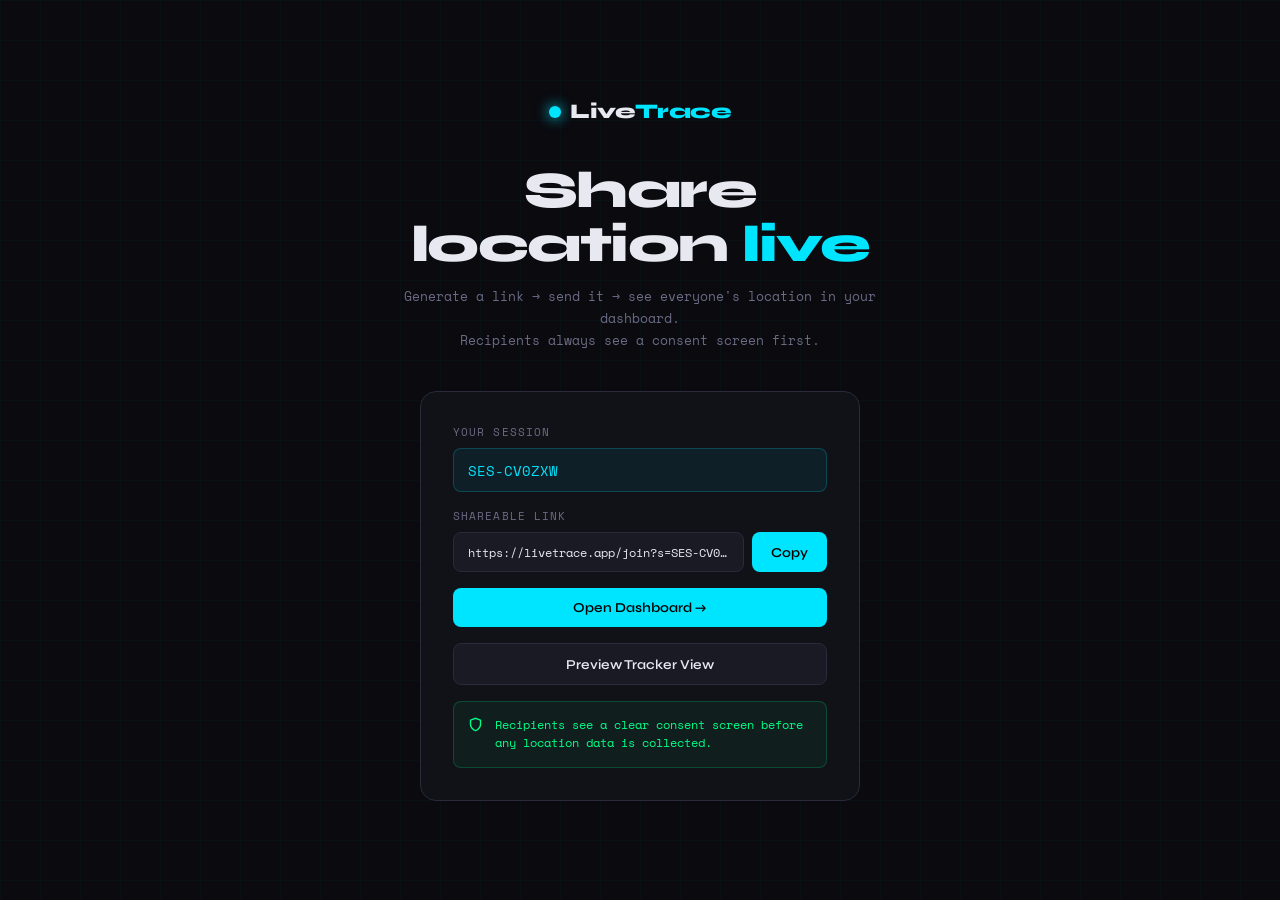
==== Index.html @ c8dde137 "Add files via upload" ====
<!DOCTYPE html>
<html lang="en">
<head>
<meta charset="UTF-8">
<meta name="viewport" content="width=device-width, initial-scale=1.0">
<title>LiveTrace — Real-Time Location Sharing</title>
<link href="https://fonts.googleapis.com/css2?family=Space+Mono:wght@400;700&family=Syne:wght@400;600;800&display=swap" rel="stylesheet">
<style>
  :root {
    --bg: #0a0a0f;
    --surface: #111118;
    --surface2: #1a1a25;
    --border: #2a2a3a;
    --accent: #00e5ff;
    --accent2: #ff3d71;
    --text: #e8e8f0;
    --muted: #6b6b85;
    --green: #00ff88;
    --mono: 'Space Mono', monospace;
    --sans: 'Syne', sans-serif;
  }
  * { margin: 0; padding: 0; box-sizing: border-box; }
  body {
    background: var(--bg);
    color: var(--text);
    font-family: var(--sans);
    min-height: 100vh;
  }
  body::before {
    content: '';
    position: fixed;
    inset: 0;
    background-image:
      linear-gradient(rgba(0,229,255,0.03) 1px, transparent 1px),
      linear-gradient(90deg, rgba(0,229,255,0.03) 1px, transparent 1px);
    background-size: 40px 40px;
    pointer-events: none;
    z-index: 0;
  }

  .page { display: none; min-height: 100vh; position: relative; z-index: 1; }
  .page.active { display: flex; flex-direction: column; }

  /* ── SHARED COMPONENTS ── */
  .logo { display: flex; align-items: center; gap: 0.6rem; }
  .logo-dot { width: 12px; height: 12px; background: var(--accent); border-radius: 50%; box-shadow: 0 0 14px var(--accent); animation: blink 2s infinite; }
  .logo-text { font-weight: 800; font-size: 1.3rem; letter-spacing: -0.02em; }
  .logo-text span { color: var(--accent); }

  .btn {
    cursor: pointer; border: none; border-radius: 8px;
    padding: 0.7rem 1.2rem; font-family: var(--sans);
    font-weight: 600; font-size: 0.85rem; transition: all 0.18s;
  }
  .btn-accent { background: var(--accent); color: #000; }
  .btn-accent:hover { filter: brightness(1.15); transform: translateY(-1px); box-shadow: 0 6px 20px rgba(0,229,255,0.3); }
  .btn-ghost { background: var(--surface2); color: var(--text); border: 1px solid var(--border); }
  .btn-ghost:hover { border-color: var(--accent); color: var(--accent); }
  .btn-danger { background: var(--accent2); color: #fff; }
  .btn-full { width: 100%; }
  .btn-sm { padding: 0.4rem 0.8rem; font-size: 0.75rem; }

  /* ════════════════ HOME ════════════════ */
  #homePage { align-items: center; justify-content: center; padding: 2rem; gap: 2.5rem; }
  .hero { text-align: center; max-width: 500px; }
  .hero h1 { font-size: clamp(2rem, 6vw, 3.2rem); font-weight: 800; letter-spacing: -0.03em; line-height: 1.05; margin-bottom: 0.8rem; }
  .hero h1 em { font-style: normal; color: var(--accent); }
  .hero p { color: var(--muted); font-family: var(--mono); font-size: 0.82rem; line-height: 1.7; }

  .home-card {
    background: var(--surface); border: 1px solid var(--border);
    border-radius: 16px; padding: 2rem; width: 100%; max-width: 440px;
    display: flex; flex-direction: column; gap: 1rem;
  }
  .label { font-family: var(--mono); font-size: 0.68rem; letter-spacing: 0.1em; color: var(--muted); text-transform: uppercase; margin-bottom: -0.5rem; }
  .link-row { display: flex; gap: 0.5rem; flex-wrap: wrap; }
  .link-input {
    flex: 1; min-width: 0; background: var(--surface2); border: 1px solid var(--border);
    border-radius: 8px; padding: 0.65rem 0.9rem; color: var(--text);
    font-family: var(--mono); font-size: 0.75rem; outline: none;
    overflow: hidden; text-overflow: ellipsis; white-space: nowrap;
  }
  .session-pill {
    font-family: var(--mono); font-size: 0.88rem; color: var(--accent);
    background: rgba(0,229,255,0.07); border: 1px solid rgba(0,229,255,0.2);
    border-radius: 8px; padding: 0.65rem 0.9rem;
  }
  .notice {
    display: flex; gap: 0.75rem; align-items: flex-start;
    background: rgba(0,255,136,0.06); border: 1px solid rgba(0,255,136,0.2);
    border-radius: 8px; padding: 0.9rem; font-family: var(--mono);
    font-size: 0.73rem; color: var(--green); line-height: 1.55;
  }

  /* ════════════════ TRACKER ════════════════ */
  #trackerPage { align-items: center; justify-content: center; padding: 2rem; }
  .tracker-card {
    background: var(--surface); border: 1px solid var(--border);
    border-radius: 20px; padding: 2.5rem 2rem;
    width: 100%; max-width: 400px; text-align: center;
    display: flex; flex-direction: column; gap: 1.1rem;
    animation: fadeUp 0.5s ease both;
  }
  .ping-ring {
    width: 76px; height: 76px; border-radius: 50%;
    background: rgba(0,229,255,0.08); border: 2px solid var(--accent);
    display: flex; align-items: center; justify-content: center;
    margin: 0 auto; position: relative;
  }
  .ping-ring::before, .ping-ring::after {
    content: ''; position: absolute; border-radius: 50%;
    border: 1px solid var(--accent); animation: sonar 2s infinite;
  }
  .ping-ring::before { inset: -12px; }
  .ping-ring::after  { inset: -24px; animation-delay: 0.6s; }
  .ping-ring svg { color: var(--accent); }

  .badge {
    display: inline-flex; align-items: center; gap: 0.4rem;
    font-family: var(--mono); font-size: 0.7rem;
    padding: 0.3rem 0.7rem; border-radius: 100px;
  }
  .badge.live  { background: rgba(0,255,136,0.1); color: var(--green);   border: 1px solid rgba(0,255,136,0.3); }
  .badge.idle  { background: rgba(255,200,0,0.1); color: #ffc800;        border: 1px solid rgba(255,200,0,0.3); }
  .badge.error { background: rgba(255,61,113,0.1);color: var(--accent2); border: 1px solid rgba(255,61,113,0.3); }
  .bdot { width: 6px; height: 6px; border-radius: 50%; background: currentColor; animation: blink 1.5s infinite; }

  .tracker-card h2 { font-size: 1.3rem; font-weight: 800; letter-spacing: -0.02em; }
  .tracker-card p  { color: var(--muted); font-family: var(--mono); font-size: 0.78rem; line-height: 1.6; }

  .coords-box {
    background: var(--surface2); border: 1px solid var(--border);
    border-radius: 10px; padding: 1rem; font-family: var(--mono); font-size: 0.78rem;
    display: none; text-align: left;
  }
  .crow { display: flex; justify-content: space-between; padding: 0.28rem 0; border-bottom: 1px solid var(--border); }
  .crow:last-child { border: none; }
  .crow .k { color: var(--muted); }
  .crow .v { color: var(--accent); }

  /* ════════════════ DASHBOARD ════════════════ */
  #dashPage { padding: 0; }
  .dash-nav {
    background: var(--surface); border-bottom: 1px solid var(--border);
    padding: 0.9rem 1.75rem; display: flex; align-items: center;
    justify-content: space-between; position: sticky; top: 0; z-index: 50;
  }
  .dash-stats { display: flex; gap: 1.5rem; align-items: center; }
  .stat { font-family: var(--mono); font-size: 0.7rem; color: var(--muted); }
  .stat strong { display: block; font-size: 1rem; color: var(--text); font-weight: 800; font-family: var(--sans); }

  .dash-body { padding: 1.5rem; display: flex; flex-direction: column; gap: 1.25rem; }

  .invite-bar {
    background: var(--surface); border: 1px solid var(--border);
    border-radius: 12px; padding: 1.25rem 1.5rem;
  }
  .invite-bar h3 { font-family: var(--mono); font-size: 0.68rem; letter-spacing: 0.1em; color: var(--muted); text-transform: uppercase; margin-bottom: 0.75rem; }

  .grid { display: grid; grid-template-columns: repeat(auto-fill, minmax(290px, 1fr)); gap: 1rem; }

  .empty {
    grid-column: 1/-1; text-align: center; padding: 4rem 2rem; color: var(--muted);
  }
  .empty .icon { font-size: 3.5rem; opacity: 0.25; margin-bottom: 1rem; }
  .empty h3 { font-size: 1.1rem; font-weight: 800; margin-bottom: 0.4rem; }
  .empty p  { font-family: var(--mono); font-size: 0.78rem; line-height: 1.6; max-width: 300px; margin: 0 auto; }

  /* ── PANEL ── */
  .panel {
    background: var(--surface); border: 1px solid var(--border);
    border-radius: 14px; overflow: hidden;
    animation: fadeUp 0.4s ease both; transition: border-color 0.25s;
  }
  .panel:hover { border-color: rgba(0,229,255,0.25); }
  .panel.fresh { border-color: var(--accent); box-shadow: 0 0 18px rgba(0,229,255,0.12); }

  .panel-head {
    padding: 0.9rem 1.1rem; display: flex; align-items: center;
    justify-content: space-between; border-bottom: 1px solid var(--border);
  }
  .panel-name { display: flex; align-items: center; gap: 0.6rem; font-weight: 600; font-size: 0.88rem; }
  .avatar {
    width: 28px; height: 28px; border-radius: 50%;
    display: flex; align-items: center; justify-content: center;
    font-size: 0.7rem; font-weight: 800; color: #000; flex-shrink: 0;
  }

  .panel-body { padding: 1.1rem; display: flex; flex-direction: column; gap: 0.75rem; }

  .map-frame {
    height: 130px; border-radius: 8px; overflow: hidden;
    border: 1px solid var(--border); background: var(--surface2); position: relative;
  }
  .map-frame iframe { width: 100%; height: 100%; border: none; filter: invert(88%) hue-rotate(180deg) saturate(0.8); }

  .coord-grid { display: grid; grid-template-columns: 1fr 1fr; gap: 0.45rem; }
  .coord-cell {
    background: var(--surface2); border-radius: 6px;
    padding: 0.45rem 0.7rem; font-family: var(--mono); font-size: 0.7rem;
  }
  .coord-cell .k { color: var(--muted); display: block; margin-bottom: 0.15rem; }
  .coord-cell .v { color: var(--accent); }

  .panel-foot {
    display: flex; align-items: center; justify-content: space-between;
    font-family: var(--mono); font-size: 0.68rem; color: var(--muted);
  }

  /* ── TOAST ── */
  .toast {
    position: fixed; bottom: 1.5rem; right: 1.5rem;
    background: var(--surface2); border: 1px solid rgba(0,255,136,0.3);
    border-radius: 10px; padding: 0.8rem 1.1rem;
    font-family: var(--mono); font-size: 0.78rem; color: var(--green);
    box-shadow: 0 8px 32px rgba(0,0,0,0.5); z-index: 9999;
    transform: translateY(80px); opacity: 0; transition: all 0.3s ease;
    pointer-events: none;
  }
  .toast.show { transform: translateY(0); opacity: 1; }

  @keyframes fadeUp  { from { opacity:0; transform:translateY(20px); } to { opacity:1; transform:translateY(0); } }
  @keyframes blink   { 0%,100%{opacity:1;} 50%{opacity:0.35;} }
  @keyframes sonar   { 0%{transform:scale(1);opacity:.5;} 100%{transform:scale(1.6);opacity:0;} }
</style>
</head>
<body>

<!-- ═══ HOME ═══ -->
<div id="homePage" class="page active">
  <div class="logo"><div class="logo-dot"></div><div class="logo-text">Live<span>Trace</span></div></div>
  <div class="hero">
    <h1>Share location <em>live</em></h1>
    <p>Generate a link → send it → see everyone's location in your dashboard.<br>Recipients always see a consent screen first.</p>
  </div>
  <div class="home-card">
    <div class="label">Your Session</div>
    <div class="session-pill" id="homeSessionId">—</div>
    <div class="label">Shareable Link</div>
    <div class="link-row">
      <input class="link-input" id="homeLink" readonly />
      <button class="btn btn-accent" onclick="copyHomeLink()">Copy</button>
    </div>
    <button class="btn btn-accent btn-full" onclick="gotoDash()">Open Dashboard →</button>
    <button class="btn btn-ghost  btn-full" onclick="gotoTracker()">Preview Tracker View</button>
    <div class="notice">
      <svg width="15" height="15" viewBox="0 0 24 24" fill="none" stroke="currentColor" stroke-width="2.2" style="flex-shrink:0;margin-top:1px"><path d="M12 22s8-4 8-10V5l-8-3-8 3v7c0 6 8 10 8 10z"/></svg>
      Recipients see a clear consent screen before any location data is collected.
    </div>
  </div>
</div>

<!-- ═══ TRACKER ═══ -->
<div id="trackerPage" class="page">
  <div class="tracker-card">
    <div class="logo" style="justify-content:center"><div class="logo-dot"></div><div class="logo-text">Live<span>Trace</span></div></div>
    <div class="ping-ring">
      <svg width="26" height="26" viewBox="0 0 24 24" fill="none" stroke="currentColor" stroke-width="2">
        <path d="M21 10c0 7-9 13-9 13s-9-6-9-13a9 9 0 0 1 18 0z"/><circle cx="12" cy="10" r="3"/>
      </svg>
    </div>
    <div id="tBadge" class="badge idle"><span class="bdot"></span>Waiting for permission</div>
    <h2 id="tTitle">Share Your Location</h2>
    <p id="tDesc">Someone has invited you to share your real-time location. You are in control — your location is only shared while this page is open.</p>
    <div class="coords-box" id="tCoords">
      <div class="crow"><span class="k">Latitude</span> <span class="v" id="tLat">—</span></div>
      <div class="crow"><span class="k">Longitude</span><span class="v" id="tLng">—</span></div>
      <div class="crow"><span class="k">Accuracy</span><span class="v" id="tAcc">—</span></div>
      <div class="crow"><span class="k">Updated</span>  <span class="v" id="tTime">—</span></div>
    </div>
    <button class="btn btn-accent btn-full" id="tStartBtn" onclick="startTracking()">✓ Allow &amp; Share Location</button>
    <button class="btn btn-danger  btn-full" id="tStopBtn"  onclick="stopTracking()" style="display:none">✗ Stop Sharing</button>
    <button class="btn btn-ghost   btn-full" onclick="gotoHome()">← Back</button>
  </div>
</div>

<!-- ═══ DASHBOARD ═══ -->
<div id="dashPage" class="page">
  <nav class="dash-nav">
    <div class="logo"><div class="logo-dot"></div><div class="logo-text">Live<span>Trace</span></div></div>
    <div class="dash-stats">
      <div class="stat"><strong id="dActive">0</strong>Active</div>
      <div class="stat"><strong id="dTotal">0</strong>Total</div>
      <button class="btn btn-ghost btn-sm" onclick="gotoHome()">← Home</button>
    </div>
  </nav>
  <div class="dash-body">
    <div class="invite-bar">
      <h3>🔗 Invite people to share</h3>
      <div class="link-row">
        <input class="link-input" id="dLink" readonly />
        <button class="btn btn-accent btn-sm" onclick="copyDashLink()">Copy Link</button>
        <button class="btn btn-ghost  btn-sm" onclick="addSimUser()" style="color:var(--green);border-color:rgba(0,255,136,0.4)">+ Simulate User</button>
        <button class="btn btn-ghost  btn-sm" onclick="clearAll()"   style="color:var(--accent2);border-color:rgba(255,61,113,0.4)">Clear All</button>
      </div>
    </div>
    <div class="grid" id="panelsGrid">
      <div class="empty">
        <div class="icon">📡</div>
        <h3>Waiting for connections…</h3>
        <p>Share the link above — or click <strong style="color:var(--green)">+ Simulate User</strong> to see a live demo panel right now.</p>
      </div>
    </div>
  </div>
</div>

<div class="toast" id="toast"></div>

<script>
// ════════════════════════════════════════════
// STATE  (fully in-memory, no localStorage)
// ════════════════════════════════════════════
const SESSION_ID = 'SES-' + Math.random().toString(36).slice(2,8).toUpperCase();
const COLORS = ['#00e5ff','#a259ff','#ff3d71','#00ff88','#ffc800','#ff6b2b','#4d9fff','#ff9f43'];
const NAMES  = ['Alice','Bob','Charlie','Dana','Eve','Frank','Grace','Hiro','Isla','Jake','Kai','Lena'];

let watchers   = {};
let simCount   = 0;
let trackWatch = null;

// ── Init ──
const fakeLink = `https://livetrace.app/join?s=${SESSION_ID}`;
document.getElementById('homeSessionId').textContent = SESSION_ID;
document.getElementById('homeLink').value = fakeLink;
document.getElementById('dLink').value    = fakeLink;

// ════════════════════════════════════════════
// NAVIGATION
// ════════════════════════════════════════════
function showPage(id){
  document.querySelectorAll('.page').forEach(p => p.classList.remove('active'));
  document.getElementById(id).classList.add('active');
}
function gotoHome()    { showPage('homePage'); }
function gotoDash()    { showPage('dashPage'); refreshCounts(); }
function gotoTracker() { showPage('trackerPage'); }

// ════════════════════════════════════════════
// COPY HELPERS
// ════════════════════════════════════════════
function copyHomeLink(){ doClipboard(fakeLink, '✓ Link copied to clipboard'); }
function copyDashLink(){ doClipboard(fakeLink, '✓ Link copied to clipboard'); }
function doClipboard(txt, msg){
  navigator.clipboard.writeText(txt).catch(()=>{}).finally(()=> showToast(msg));
}

// ════════════════════════════════════════════
// TRACKER
// ════════════════════════════════════════════
function startTracking(){
  if (!navigator.geolocation){ showToast('⚠ Geolocation not supported in this browser'); return; }
  const btn = document.getElementById('tStartBtn');
  btn.disabled = true;
  btn.textContent = 'Requesting…';

  const opts = { enableHighAccuracy: true, timeout: 15000 };

  navigator.geolocation.getCurrentPosition(pos => {
    onTrackerPos(pos);
    trackWatch = navigator.geolocation.watchPosition(onTrackerPos, onTrackerErr,
      { enableHighAccuracy: true, maximumAge: 4000, timeout: 15000 });

    setTrackerBadge('live', 'Sharing Live');
    document.getElementById('tTitle').textContent = 'Location Active';
    document.getElementById('tDesc').textContent  = 'Your location is being shared. Press Stop or close this page to end.';
    document.getElementById('tStartBtn').style.display = 'none';
    document.getElementById('tStopBtn').style.display  = '';
    document.getElementById('tCoords').style.display   = 'block';
  }, onTrackerErr, opts);
}

function stopTracking(){
  if (trackWatch !== null){ navigator.geolocation.clearWatch(trackWatch); trackWatch = null; }
  setTrackerBadge('idle','Stopped');
  document.getElementById('tTitle').textContent = 'Sharing Stopped';
  document.getElementById('tDesc').textContent  = 'Your location is no longer being shared.';
  document.getElementById('tStopBtn').style.display  = 'none';
  document.getElementById('tStartBtn').style.display = '';
  document.getElementById('tStartBtn').disabled      = false;
  document.getElementById('tStartBtn').textContent   = '✓ Allow & Share Location';
  document.getElementById('tCoords').style.display   = 'none';
}

function onTrackerPos(pos){
  const { latitude: lat, longitude: lng, accuracy: acc } = pos.coords;
  document.getElementById('tLat').textContent  = lat.toFixed(6);
  document.getElementById('tLng').textContent  = lng.toFixed(6);
  document.getElementById('tAcc').textContent  = Math.round(acc) + ' m';
  document.getElementById('tTime').textContent = new Date().toLocaleTimeString();
  // Push to dashboard in the same session
  upsertPanel({ id:'self', name:'You', lat, lng, acc: Math.round(acc), time: Date.now() });
}

function onTrackerErr(err){
  setTrackerBadge('error','Permission Denied');
  document.getElementById('tTitle').textContent = 'Location Access Denied';
  document.getElementById('tDesc').textContent  = 'Please allow location access in your browser and try again.';
  const btn = document.getElementById('tStartBtn');
  btn.disabled = false;
  btn.textContent = '✓ Allow & Share Location';
  btn.style.display = '';
}

function setTrackerBadge(cls, label){
  const b = document.getElementById('tBadge');
  b.className = 'badge ' + cls;
  b.innerHTML = `<span class="bdot"></span>${label}`;
}

// ════════════════════════════════════════════
// DASHBOARD — PANELS
// ════════════════════════════════════════════
function upsertPanel(data){
  const { id } = data;
  const isNew = !watchers[id];

  if (isNew){
    const colorIdx = Object.keys(watchers).length % COLORS.length;
    watchers[id] = { color: COLORS[colorIdx] };
  }
  Object.assign(watchers[id], data);

  // Clear empty state
  const grid = document.getElementById('panelsGrid');
  const emptyEl = grid.querySelector('.empty');
  if (emptyEl) emptyEl.remove();

  let panel = document.getElementById('panel-' + id);
  if (!panel){
    panel = document.createElement('div');
    panel.className = 'panel fresh';
    panel.id = 'panel-' + id;
    grid.prepend(panel);
    setTimeout(() => panel.classList.remove('fresh'), 3000);
    if (isNew) showToast('📍 ' + (data.name || 'Someone') + ' is now sharing their location');
  }

  renderPanel(panel, watchers[id]);
  refreshCounts();
}

function renderPanel(el, w){
  const ago = Math.round((Date.now() - w.time) / 1000);
  const agoStr = ago < 3 ? 'just now' : ago + 's ago';
  const mapSrc = `https://www.openstreetmap.org/export/embed.html?bbox=${w.lng-0.008},${w.lat-0.008},${w.lng+0.008},${w.lat+0.008}&layer=mapnik&marker=${w.lat},${w.lng}`;

  el.innerHTML = `
    <div class="panel-head">
      <div class="panel-name">
        <div class="avatar" style="background:${w.color}">${(w.name||'?')[0].toUpperCase()}</div>
        <span>${esc(w.name)}</span>
      </div>
      <div class="badge live" style="font-size:.63rem;padding:.22rem .55rem">
        <span class="bdot"></span>Live
      </div>
    </div>
    <div class="panel-body">
      <div class="map-frame">
        <iframe src="${mapSrc}" title="Location map" loading="lazy"></iframe>
      </div>
      <div class="coord-grid">
        <div class="coord-cell"><span class="k">Latitude</span> <span class="v">${w.lat.toFixed(5)}</span></div>
        <div class="coord-cell"><span class="k">Longitude</span><span class="v">${w.lng.toFixed(5)}</span></div>
        <div class="coord-cell"><span class="k">Accuracy</span><span class="v">±${w.acc}m</span></div>
        <div class="coord-cell"><span class="k">Updated</span>  <span class="v">${agoStr}</span></div>
      </div>
      <div class="panel-foot">
        <span>ID: ${String(w.id).slice(0,14)}</span>
        <button class="btn btn-ghost btn-sm"
          style="color:var(--accent2);border-color:rgba(255,61,113,0.35)"
          onclick="removePanel('${esc(w.id)}')">Remove</button>
      </div>
    </div>`;
}

function removePanel(id){
  const w = watchers[id];
  if (w?.simTimer) clearInterval(w.simTimer);
  delete watchers[id];
  const el = document.getElementById('panel-' + id);
  if (el) el.remove();
  if (!Object.keys(watchers).length) showEmptyState();
  refreshCounts();
}

function clearAll(){
  Object.values(watchers).forEach(w => { if (w.simTimer) clearInterval(w.simTimer); });
  watchers = {};
  showEmptyState();
  refreshCounts();
}

function showEmptyState(){
  document.getElementById('panelsGrid').innerHTML = `
    <div class="empty">
      <div class="icon">📡</div>
      <h3>Waiting for connections…</h3>
      <p>Share the link above — or click <strong style="color:var(--green)">+ Simulate User</strong> to see a live demo panel right now.</p>
    </div>`;
}

function refreshCounts(){
  const c = Object.keys(watchers).length;
  document.getElementById('dActive').textContent = c;
  document.getElementById('dTotal').textContent  = c;
}

// ════════════════════════════════════════════
// SIMULATE USER
// ════════════════════════════════════════════
function addSimUser(){
  simCount++;
  const id   = 'sim_' + simCount;
  const name = NAMES[simCount % NAMES.length];
  const bases = [
    [40.7128,-74.006],[51.5074,-0.1278],[35.6762,139.6503],
    [48.8566,2.3522],[19.076,72.8777],[-33.8688,151.2093],
    [1.3521,103.8198],[55.7558,37.6176],[41.9028,12.4964]
  ];
  const base = bases[simCount % bases.length];
  let lat = base[0] + (Math.random()-0.5)*0.2;
  let lng = base[1] + (Math.random()-0.5)*0.2;

  upsertPanel({ id, name, lat, lng, acc: Math.floor(Math.random()*30)+5, time: Date.now() });

  // Move continuously
  const timer = setInterval(() => {
    if (!watchers[id]){ clearInterval(timer); return; }
    lat += (Math.random()-0.5)*0.001;
    lng += (Math.random()-0.5)*0.001;
    Object.assign(watchers[id], { lat, lng, time: Date.now() });
    const el = document.getElementById('panel-' + id);
    if (el) renderPanel(el, watchers[id]);
  }, 3000);

  watchers[id].simTimer = timer;
}

// ════════════════════════════════════════════
// TOAST
// ════════════════════════════════════════════
function showToast(msg){
  const t = document.getElementById('toast');
  t.textContent = msg;
  t.classList.add('show');
  clearTimeout(t._t);
  t._t = setTimeout(() => t.classList.remove('show'), 3200);
}

function esc(s){
  return String(s).replace(/[&<>"']/g, c =>
    ({'&':'&amp;','<':'&lt;','>':'&gt;','"':'&quot;',"'":'&#39;'}[c]));
}
</script>
</body>
</html>
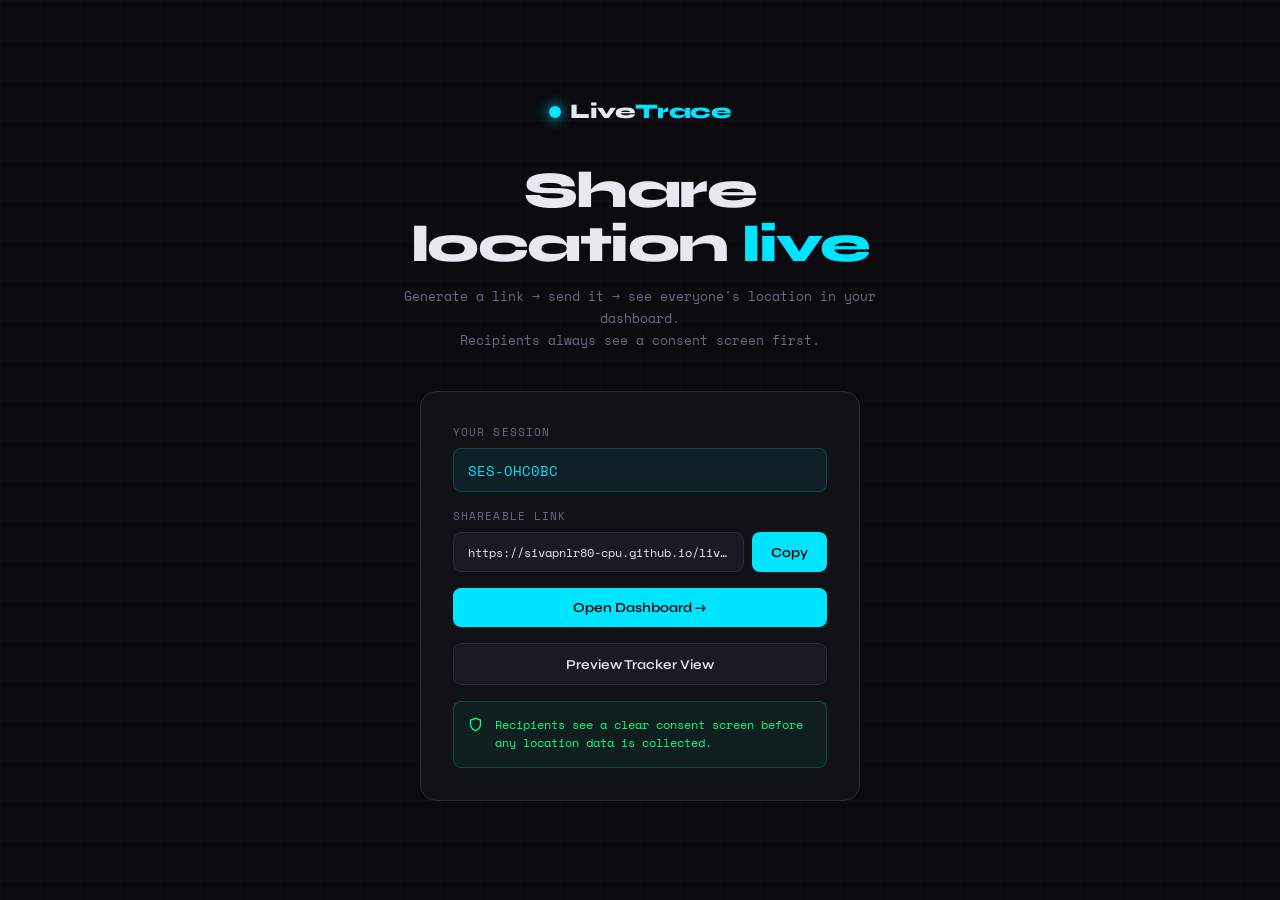
==== commit 771645df: "Update share links to use BASE_URL" ====
--- a/Index.html
+++ b/Index.html
@@ -319,10 +319,19 @@
 let trackWatch = null;
 
 // ── Init ──
-const fakeLink = `https://livetrace.app/join?s=${SESSION_ID}`;
+const BASE_URL  = 'https://sivapnlr80-cpu.github.io/livetrace/';
+const shareLink = `${BASE_URL}?tracker=1&s=${SESSION_ID}`;
 document.getElementById('homeSessionId').textContent = SESSION_ID;
-document.getElementById('homeLink').value = fakeLink;
-document.getElementById('dLink').value    = fakeLink;
+document.getElementById('homeLink').value = shareLink;
+document.getElementById('dLink').value    = shareLink;
+
+// ── Handle incoming URL params (tracker opens tracker view) ──
+(function routeFromURL(){
+  const p = new URLSearchParams(location.search);
+  if (p.get('tracker') === '1') {
+    showPage('trackerPage');
+  }
+})();
 
 // ════════════════════════════════════════════
 // NAVIGATION
@@ -338,8 +347,8 @@
 // ════════════════════════════════════════════
 // COPY HELPERS
 // ════════════════════════════════════════════
-function copyHomeLink(){ doClipboard(fakeLink, '✓ Link copied to clipboard'); }
-function copyDashLink(){ doClipboard(fakeLink, '✓ Link copied to clipboard'); }
+function copyHomeLink(){ doClipboard(shareLink, '✓ Link copied to clipboard'); }
+function copyDashLink(){ doClipboard(shareLink, '✓ Link copied to clipboard'); }
 function doClipboard(txt, msg){
   navigator.clipboard.writeText(txt).catch(()=>{}).finally(()=> showToast(msg));
 }
